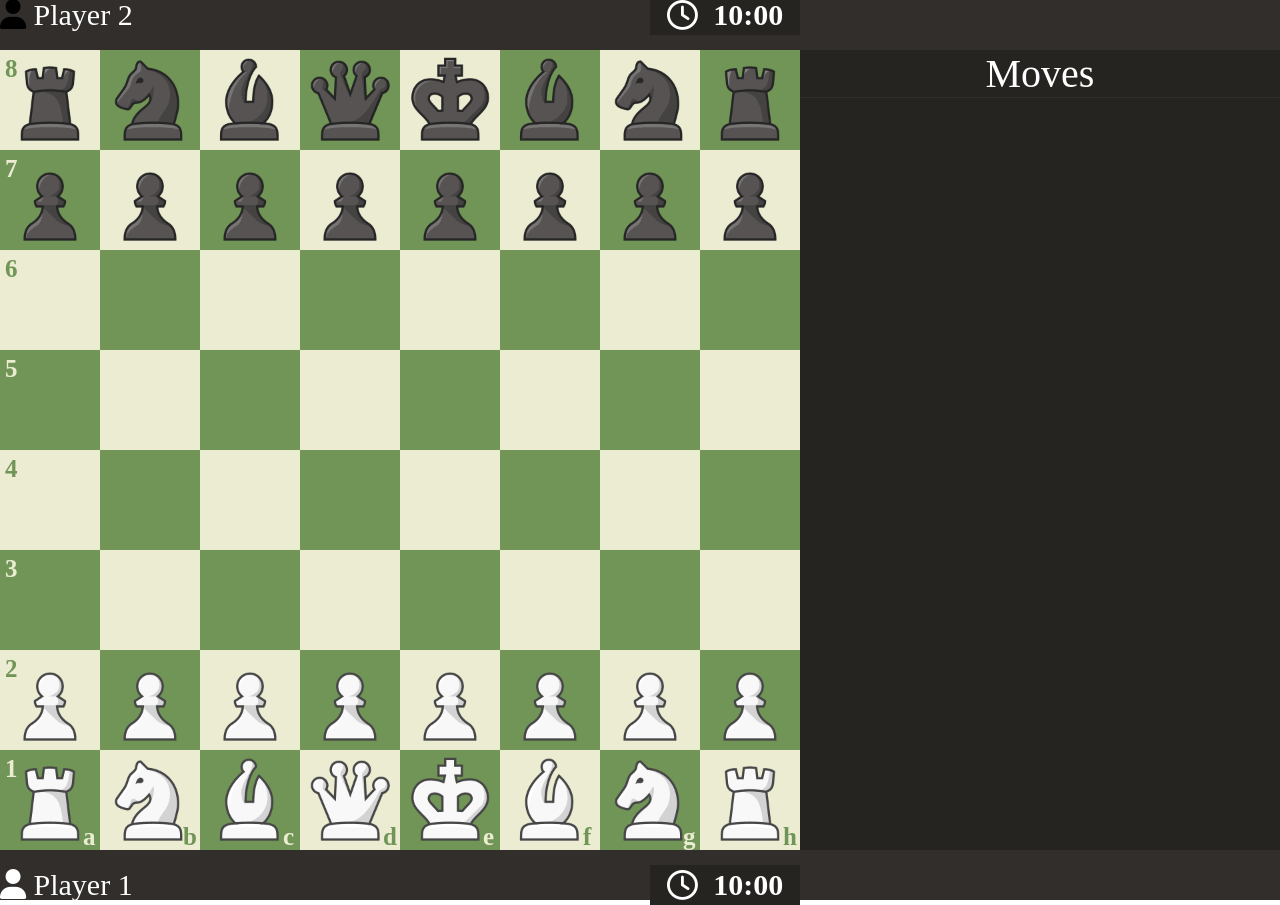
==== board.html @ 1685d0b8 "pushing chess game" ====
<!DOCTYPE html>
<html lang="en">

<head>
    <meta charset="UTF-8">
    <meta name="viewport" content="width=device-width, initial-scale=1.0">
    <link rel="stylesheet" href="styles/board.css">
    <link rel="shortcut icon" href="images/logo.png" type="image/png">
    <link rel="stylesheet" href="https://cdnjs.cloudflare.com/ajax/libs/font-awesome/6.6.0/css/all.min.css" />

    <title>Chess</title>
</head>

<body>
    <div class="container">
        <div class="board-wrapper">
            <div id="player_2" class="player">
                <div class="data">
                    <i class="fa-solid fa-user black_player"></i>
                    <span>Player 2</span>
                </div>
                <div class="timer">
                    <i class="fa-regular fa-clock"></i>
                    <span>10:00</span>
                </div>
            </div>
            <div id="board" class="board"></div>
            <div id="player_1" class="player">
                <div class="data">
                    <i class="fa-solid fa-user"></i>
                    <span>Player 1</span>
                </div>
                <div class="timer">
                    <i class="fa-regular fa-clock"></i>
                    <span>10:00</span>
                </div>
            </div>
        </div>
        <div class="history">
            <p class="history_h">Moves</p>
            <div class="underline"></div>
            <divc class="moves">
        </div>
    </div>

    <script type="module" src="js/main.js"></script>
</body>

</html>
---- styles/board.css ----
:root {
    --light-bg: #ebecd2;
    --dark-bg: #719557;
}

* {
    box-sizing: border-box;
    margin: 0;
    padding: 0;
}

.container {
    margin: 0px;
    padding: 0;
    background-color: #312e2b;
    width: 100vw;
    height: 100vh;

    display: flex;
    justify-content: space-evenly;
    align-items: center;
}

.board-wrapper {
    align-items: center;
}

.board {
    width: 800px;
    height: 800px;
    background-color: aliceblue;

    display: grid;
    grid-template-columns: repeat(8, 1fr);
    grid-template-rows: repeat(8, 1fr);
    width: 800px;
    height: 800px;
}

.history {
    width: 500px;
    height: 800px;
    background-color: #262421;
}

.field {
    position: relative;
    display: flex;
    justify-content: center;
    align-items: center;
}

.active_state::before {
    content: "";
    position: absolute;
    width: 35px;
    height: 35px;
    border-radius: 50%;
}

.active_state_on_piece::before {
    content: "";
    position: absolute;
    width: 80%;
    height: 80%;
    border-radius: 50%;
    opacity: 0.9;
}

.active_state_on_piece_light::before {
    border: 9px solid #cacbb3;
}

.active_state_on_piece_dark::before {
    border: 9px solid #61804a;
}

.active_state_light::before {
    background-color: #cacbb3;
}

.active_state_dark::before {
    background-color: #61804a;
}

.chars_coard {
    font-size: 25px;
    font-weight: bold;
    position: absolute;
    top: 73px;
    left: 83px;
}

.nums_coard {
    font-size: 25px;
    font-weight: bold;
    position: absolute;
    left: 5px;
    top: 5px;
}

.pieces {
    width: 100px;
    height: 100px;
    z-index: 10;
}

.player {
    display: flex;
    justify-content: space-between;
    align-items: center;
}

.data {
    color: #fff;
    font-size: 30px;
}

.timer {
    width: 150px;
    height: 40px;
    font-size: 30px;
    font-weight: bold;
    color: #fff;
    background-color: #262421;

    display: flex;
    justify-content: space-evenly;
    align-items: center;
}

#player_1 {
    margin-top: 15px;
}

#player_2 {
    margin-bottom: 15px;
}

.black_player {
    color: #000;
}

.underline {
    height: 1px;
    background-color: #312e2b;
}

.history_h {
    text-align: center;
    color: #fff;
    font-size: 40px;
}

.square {
    width: 100%;
    height: 100%;
    display: flex;
    justify-content: center;
    align-items: center;
}

.light {
    background-color: var(--light-bg);
}

.dark {
    background-color: var(--dark-bg);
}

.piece {
    width: 90%;
    height: 90%;
    object-fit: contain;
    pointer-events: none;
}

.clicked_dark {
    background-color: #b9ca43;
}

.clicked_light {
    background-color: #f5f682;
}
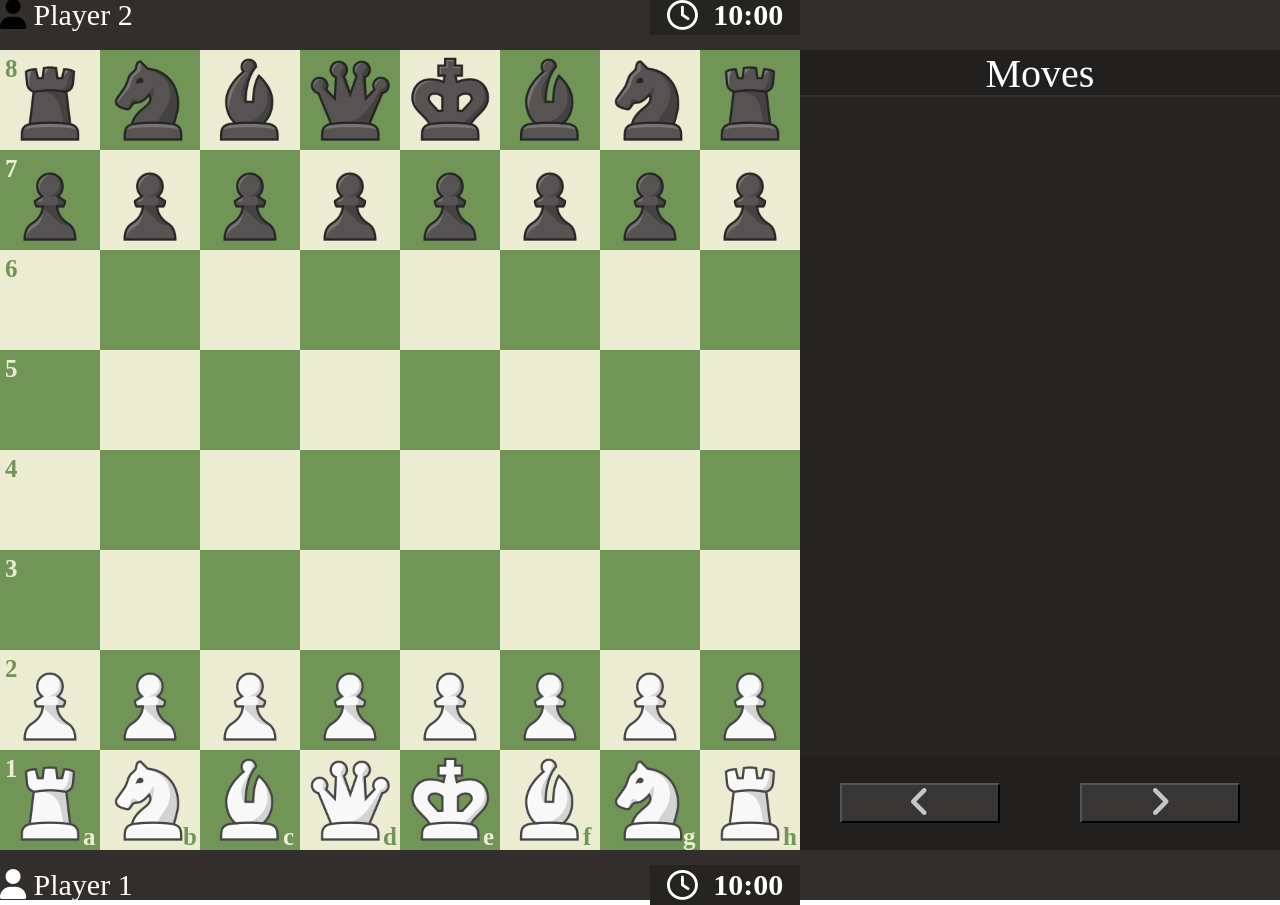
==== commit 75508229: "added undo button for history moves" ====
--- a/board.html
+++ b/board.html
@@ -38,12 +38,18 @@
         </div>
         <div class="history">
             <p class="history_h">Moves</p>
-            <div class="underline"></div>
-            <divc class="moves">
+            <div id="moves" class="moves"></div>
+            <div class="footer_moves">
+                <button id="undo" class="undo-redo" type="click">
+                    <i class="fa-solid fa-angle-left"></i>
+                </button>
+                <button id="redo" class="undo-redo" type="button">
+                    <i class="fa-solid fa-angle-right"></i>
+                </button>
+            </div>
         </div>
-    </div>
 
-    <script type="module" src="js/main.js"></script>
+        <script type="module" src="js/main.js"></script>
 </body>
 
 </html>
--- a/styles/board.css
+++ b/styles/board.css
@@ -40,7 +40,10 @@
 .history {
     width: 500px;
     height: 800px;
-    background-color: #262421;
+    background-color: #262522;
+    display: flex;
+    flex-direction: column;
+    justify-content: space-between;
 }
 
 .field {
@@ -141,15 +144,22 @@
     color: #000;
 }
 
-.underline {
-    height: 1px;
-    background-color: #312e2b;
-}
-
 .history_h {
     text-align: center;
     color: #fff;
     font-size: 40px;
+    position: relative;
+    background-color: #21201e;
+}
+
+.history_h::after {
+    content: "";
+    height: 2px;
+    width: 100%;
+    position: absolute;
+    bottom: 0px;
+    left: 0;
+    background-color: #312e2b;
 }
 
 .square {
@@ -182,3 +192,34 @@
 .clicked_light {
     background-color: #f5f682;
 }
+
+.moves {
+    width: 100%;
+    height: 700px;
+}
+
+.footer_moves {
+    display: flex;
+    justify-content: space-around;
+    align-items: center;
+    width: 100%;
+    height: 100px;
+    background: #21201e;
+}
+
+.moves p {
+    padding: 5px 30px;
+    font-size: 30px;
+    color: #fff;
+}
+
+.undo-redo {
+    width: 160px;
+    height: 40px;
+    background-color: #383634;
+}
+
+.undo-redo i {
+    font-size: 35px;
+    color: #c7c6c6;
+}
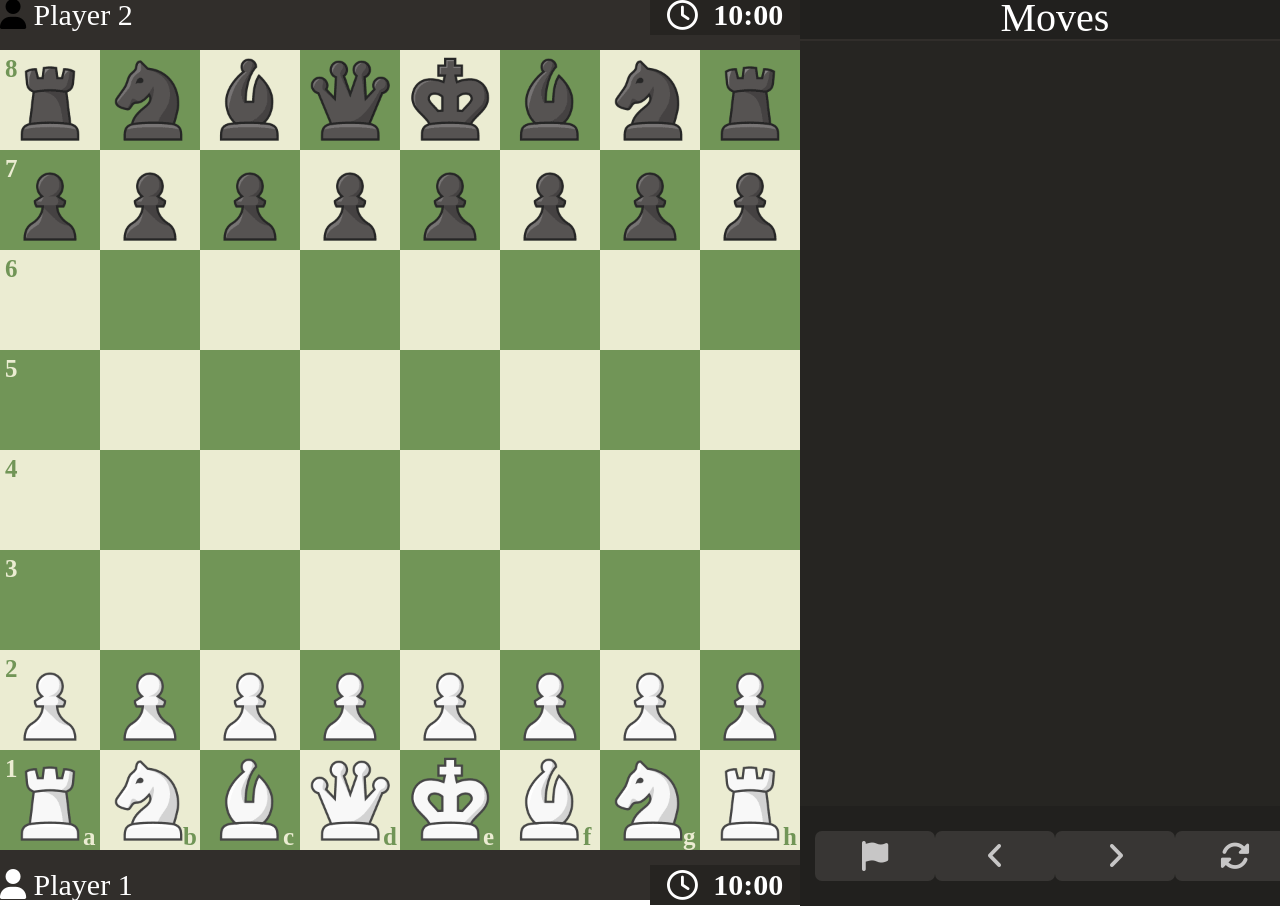
==== commit 7da14b46: "add history for moves and changed undo & redo systems" ====
--- a/board.html
+++ b/board.html
@@ -40,11 +40,17 @@
             <p class="history_h">Moves</p>
             <div id="moves" class="moves"></div>
             <div class="footer_moves">
-                <button id="undo" class="undo-redo" type="click">
+                <button class="history_btn" type="click">
+                    <i class="fa-solid fa-flag"></i>
+                </button>
+                <button id="undo" class="history_btn" type="click">
                     <i class="fa-solid fa-angle-left"></i>
                 </button>
-                <button id="redo" class="undo-redo" type="button">
+                <button id="redo" class="history_btn" type="button">
                     <i class="fa-solid fa-angle-right"></i>
+                </button>
+                <button class="history_btn">
+                    <i class="fa-solid fa-rotate"></i>
                 </button>
             </div>
         </div>
--- a/styles/board.css
+++ b/styles/board.css
@@ -1,6 +1,9 @@
 :root {
     --light-bg: #ebecd2;
     --dark-bg: #719557;
+    --bg: #312e2b;
+    --moves-bg: #262522;
+    --moves-h: #21201e;
 }
 
 * {
@@ -38,8 +41,8 @@
 }
 
 .history {
-    width: 500px;
-    height: 800px;
+    width: 540px;
+    height: 912px;
     background-color: #262522;
     display: flex;
     flex-direction: column;
@@ -193,9 +196,31 @@
     background-color: #f5f682;
 }
 
+.lastMove_dark {
+    background-color: #b9ca43;
+}
+
+.lastMove_light {
+    background-color: #f5f682;
+}
+
 .moves {
     width: 100%;
-    height: 700px;
+    height: 765px;
+    overflow-y: auto;
+}
+
+.moves::-webkit-scrollbar {
+    width: 15px;
+}
+
+.moves::-webkit-scrollbar-track {
+    background: #262522;
+}
+
+.moves::-webkit-scrollbar-thumb {
+    background: #21201e;
+    border-radius: 20px;
 }
 
 .footer_moves {
@@ -205,21 +230,74 @@
     width: 100%;
     height: 100px;
     background: #21201e;
-}
-
-.moves p {
-    padding: 5px 30px;
-    font-size: 30px;
+    padding: 0 15px;
+}
+
+.line-row {
+    padding: 3px 20px;
+    display: flex;
+    color: #8f8e8d;
+    font-size: 30px;
+    align-items: center;
+}
+
+.line-row-dark {
+    background-color: #262522;
+}
+
+.line-row-light {
+    background-color: #2b2927;
+}
+
+.node {
+    display: flex;
+    align-items: center;
+    justify-content: space-between;
+    padding: 5px 7px;
+    color: #c3c2c2;
+    font-size: 30px;
+    margin: 0 50px;
+    cursor: pointer;
+    text-align: center;
+}
+
+.node img {
+    width: 40px;
+    height: 40px;
+}
+
+.active_node {
+    background-color: #484745;
     color: #fff;
-}
-
-.undo-redo {
-    width: 160px;
-    height: 40px;
+    position: relative;
+    border-radius: 5px;
+}
+
+.active_node::before {
+    content: "";
+    position: absolute;
+    width: 100%;
+    height: 5px;
+    background-color: #5b5a58;
+    border-bottom-left-radius: 5px;
+    border-bottom-right-radius: 5px;
+    left: 0;
+    bottom: 0;
+}
+
+.history_btn {
+    width: 120px;
+    height: 50px;
     background-color: #383634;
-}
-
-.undo-redo i {
-    font-size: 35px;
+    border: none;
+    border-radius: 7px;
+}
+
+.history_btn:hover {
+    background-color: #403f3d;
+}
+
+.history_btn i {
+    font-size: 30px;
     color: #c7c6c6;
 }
